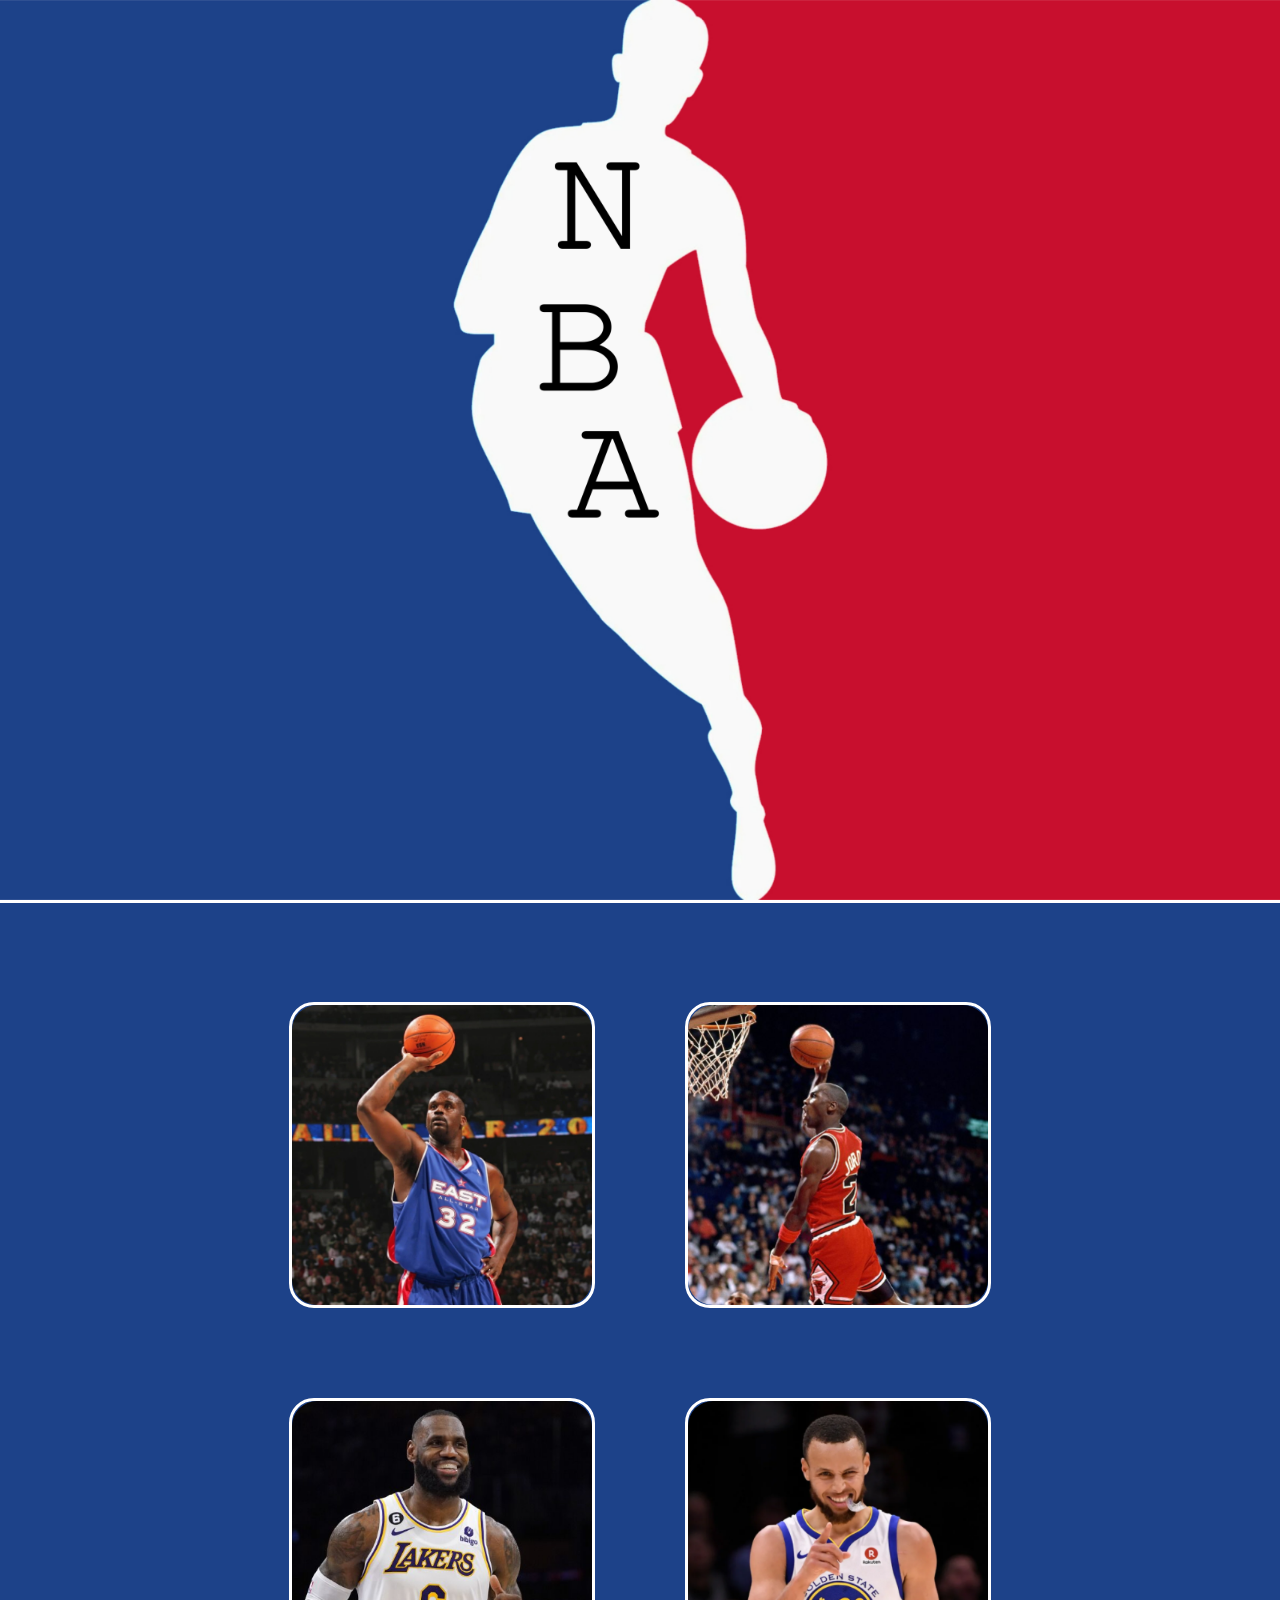
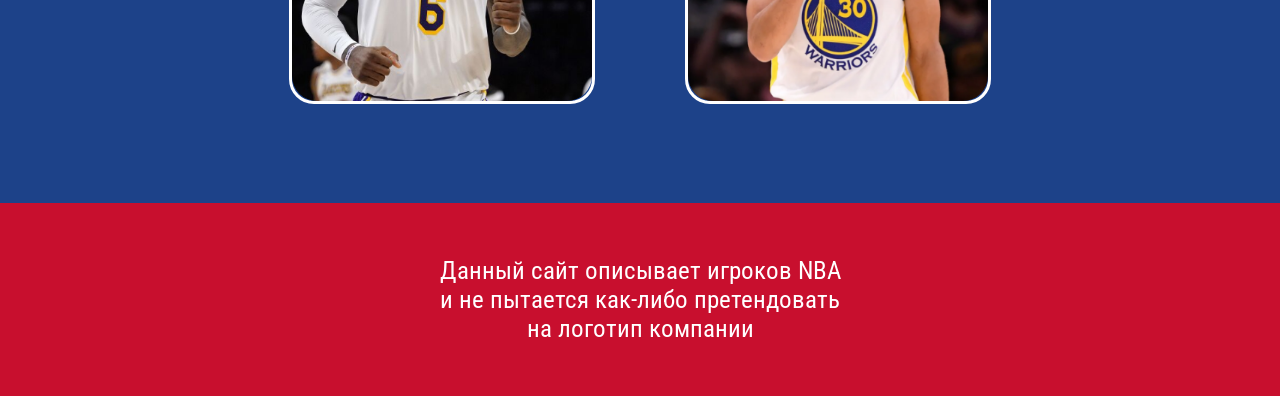
==== index.html @ 6ee940fb "обновление имени index.html" ====
<!DOCTYPE html>
<html lang="en">
<head>
    <meta charset="UTF-8">
    <meta name="viewport" content="width=device-width, initial-scale=1.0">
    <link rel="stylesheet" href="style.css">
    <title>Document</title>
</head>
<body>
    <main>
        <div class="img-group">
        </div>
        <div class="content-group">
            <div class="content-btn-conteiner">
            </div>
        </div>
    </main>
    <footer>
        <p>Данный сайт описывает игроков NBA <br>и не пытается как-либо претендовать<br> на логотип компании</p>
    </footer>
    <div class="product-group">
        <img class="back-btn" src="img/Left_Arrow_Filled-1024-_1_ (1).png" onclick="CloseProductWindow()" alt="">
        <p class="product-conteiner">
            <!-- <div class="product-name-text"></div>
            <div class="vertical-band"></div>
            <div class="product-info">

            </div> -->
        </p>
    </div>
    <script src="srcript.js"></script>
</body>
</html>
---- style.css ----
@import url('https://fonts.googleapis.com/css2?family=Roboto+Condensed:ital,wght@0,100..900;1,100..900&display=swap');

@media(max-width:865px){
    .img-group{
        width: 100%;
    }
}
@media(max-width:673px){
    .vertical-band{
        /* position: relative;
        width: 300px;
        border: 1px solid #fff; */
        display: none;
    }
    .product-info{
        margin-bottom: 25px;
    }
    .product-name-text{
        margin-top: 25px;
    }
}
@media(min-width:673px){
    .vertical-band{
        position: relative;
        height: 300px;
        border: 1px solid #fff;
    }
    .product-info{
        margin: 25px 0;
    }
}

body{
    overflow-x: hidden;
    margin: 0;
    font-family: 'Roboto Condensed';
}
.img-group{
    max-width: 100%;
    height: 100vh;
    /* display: flex;
    flex-direction: column; */
    background-image: url(img/backgroundEnglishNBA.png);
    /* justify-content: center; */
    background-position: center;
    background-repeat: no-repeat;
    background-size: cover;
    border-bottom: 3px solid #fff;
    background-attachment: fixed;
}
/* .img-group>img{
    width: 100%;
    height: 100%;
    background-repeat: no-repeat;
    user-select: none;
} */
.content-group, footer{
    background-color: #1D4289;
}
.content-group{
    width: 100%;
    min-height: 100vh;
    display: flex;
    justify-content: center;
    align-items: center;
}
.content-btn-conteiner{
    /* border: 1px solid white; */
    display: flex;
    justify-content: center;
    align-items: center;
    width: 1000px;
    display: flex;
    flex-wrap: wrap;
    gap: 90px;
    margin: 50px auto;
}
.content-btn{
    width: 300px;
    height: 300px;
    /* border: 1px solid white; */
    display: flex;
    justify-content: center;
    align-items: center;
    position: relative;
    cursor: pointer;
    user-select: none;
    border-radius: 25px;
    border: 3px solid #fff;
}
.content-btn img{
    width: 300px;
    height: 300px;
}
.content-btn-text{
    display: none;
    position: absolute;
    color: #fff;
    z-index: 6;
    font-size: 35px;
}
.content-btn img{
    border-radius: 25px;
}
.content-btn::after{
    content: '';
    position: absolute;
    z-index: 5;
    background-color: rgba(0, 0, 0, 0.582);
    display: none;
    width: 100%;
    border-radius: 25px;
    height: 100%;
}
.content-btn:hover::after,
.content-btn:hover .content-btn-text{
    display: block;
}
footer{
    display: flex;
    justify-content: center;
    align-items: center;
    width: 100%;
    height: 21.4815vh;
    background-color: #c80f2e;
    color: #fff;
    font-size: 25px;
    text-align: center;
}
.product-group{
    background-color: #1D4289;
    width: 100%;
    height: 100vh;
    display: none;
    justify-content: center;
    align-items: center;
    color: #fff;
    position: relative;
}
/* .product-group *{
    border: 1px solid white;
} */
.product-conteiner{
    width: 1200px;
    min-height: 500px;
    display: flex;
    align-items: center;
    justify-content: center;
    flex-wrap: wrap;
    gap: 80px;
    border: 1px solid #fff;
    border-radius: 10px;
}
.product-info{
    max-width: 400px;
    font-size: 20px;
    /* border: 1px solid #fff; */
    text-align: center;
    min-height: 100px;
    word-break: break-all;
}
.product-name-text{
    font-size: 35px;
}
.back-btn{
    width: 80px;
    height: 80px;
    position: absolute;
    right: 100px;
    top: 50px;
    cursor: pointer;
    transition-duration: 0.2s;
}
.back-btn:hover{
    transition-duration: 0.2s;
    transform: scale(1.1);
}
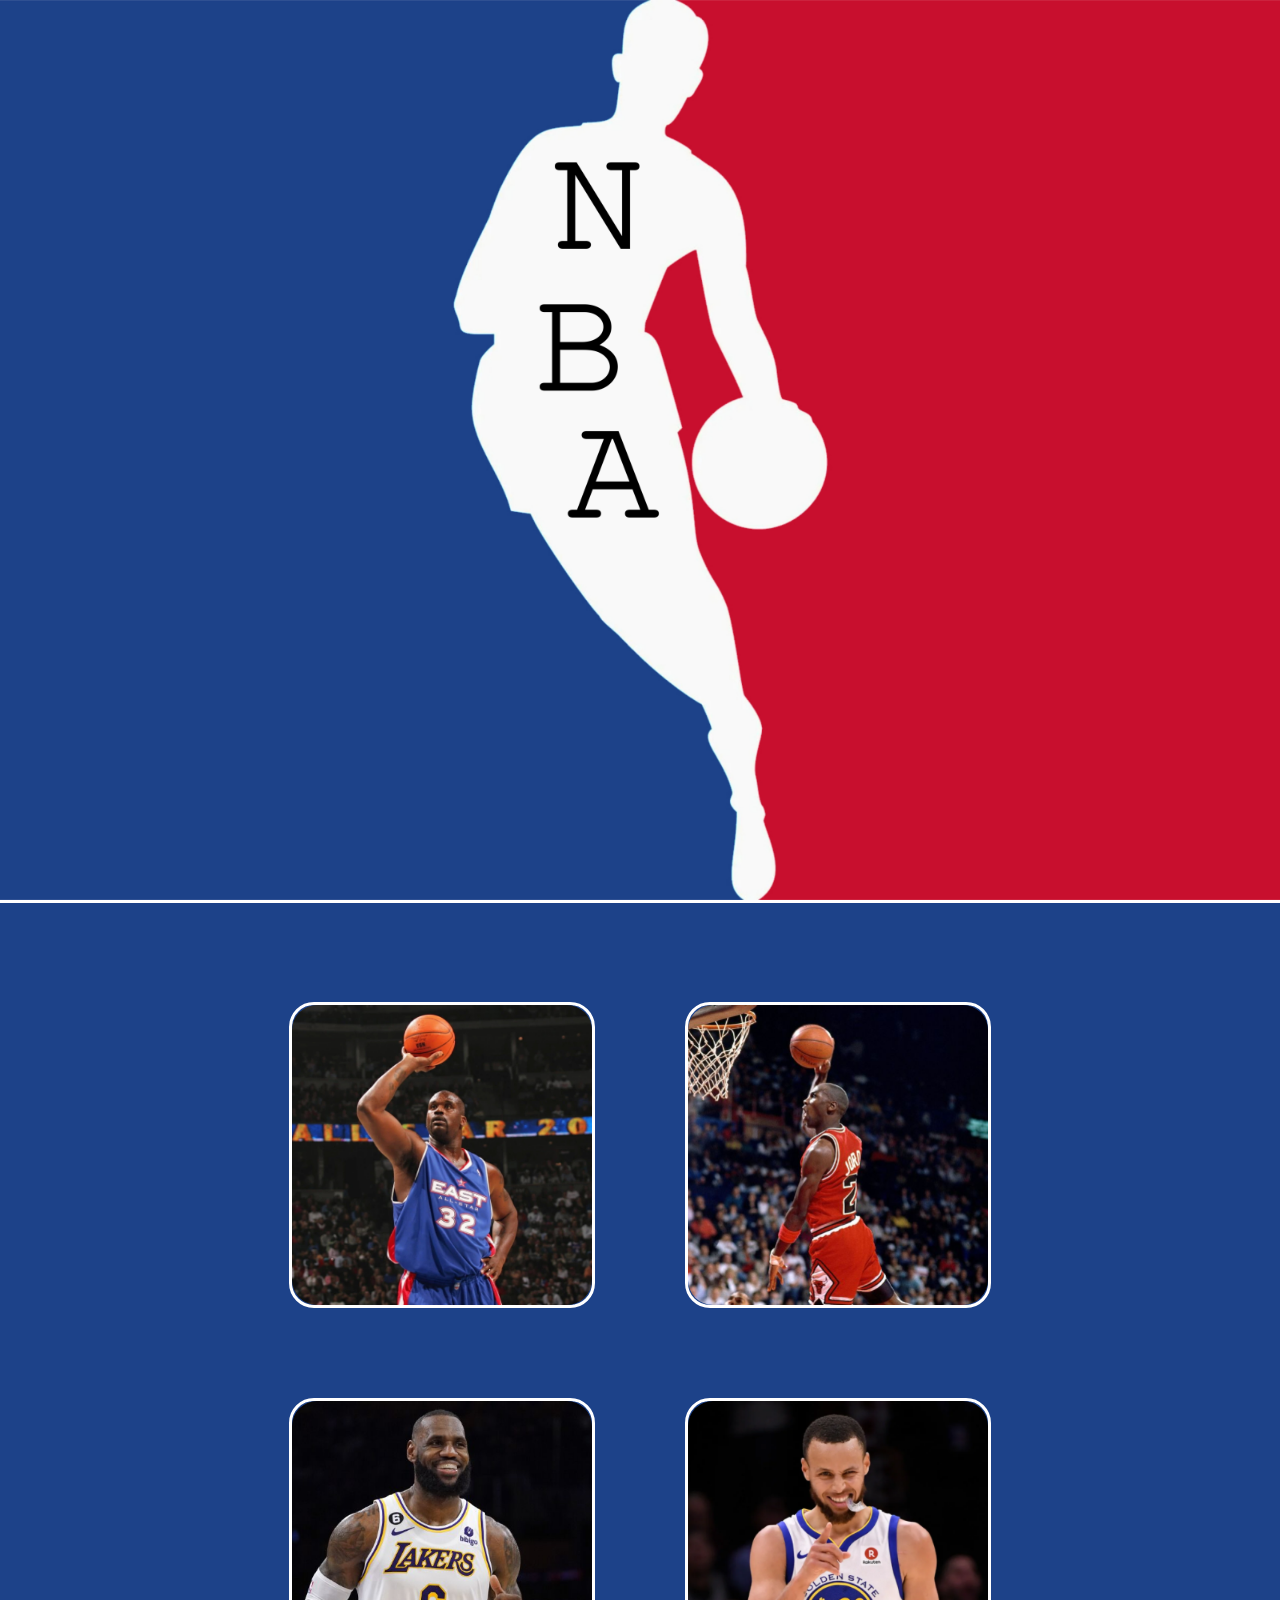
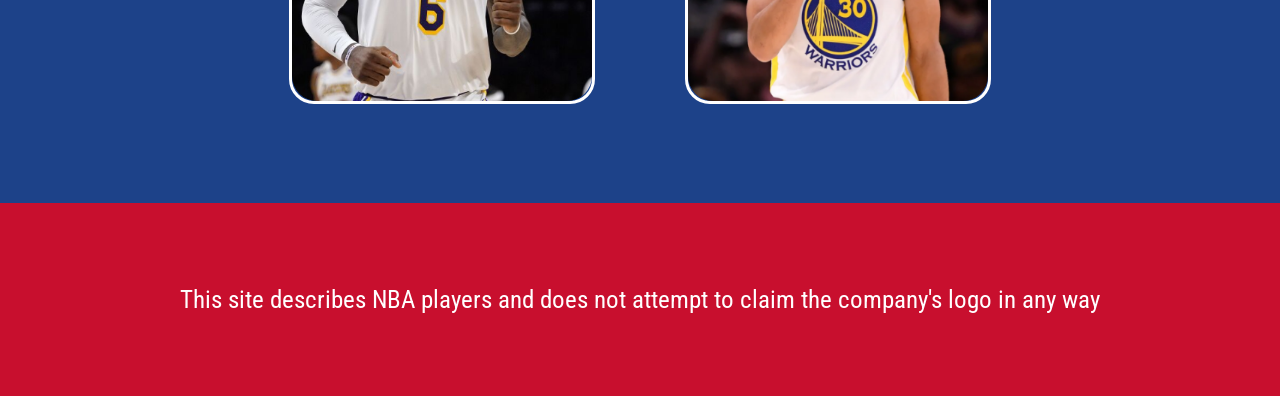
==== commit ecf83188: "Добавление русских и английских имён у баскетболистов" ====
--- a/index.html
+++ b/index.html
@@ -16,17 +16,16 @@
         </div>
     </main>
     <footer>
-        <p>Данный сайт описывает игроков NBA <br>и не пытается как-либо претендовать<br> на логотип компании</p>
+        <p>This site describes NBA players
+            and does not attempt to claim
+            the company's logo in any way</p>
     </footer>
     <div class="product-group">
         <img class="back-btn" src="img/Left_Arrow_Filled-1024-_1_ (1).png" onclick="CloseProductWindow()" alt="">
         <p class="product-conteiner">
-            <!-- <div class="product-name-text"></div>
-            <div class="vertical-band"></div>
-            <div class="product-info">
 
-            </div> -->
         </p>
+        <div class="language-btn" onclick="LanguageChanges()">English</div>
     </div>
     <script src="srcript.js"></script>
 </body>
--- a/style.css
+++ b/style.css
@@ -5,7 +5,7 @@
         width: 100%;
     }
 }
-@media(max-width:673px){
+@media(max-width:674px){
     .vertical-band{
         /* position: relative;
         width: 300px;
@@ -18,6 +18,12 @@
     .product-name-text{
         margin-top: 25px;
     }
+    .language-btn{
+        bottom: 0;
+    }
+    .product-group{
+        height: 150vh;
+    }
 }
 @media(min-width:673px){
     .vertical-band{
@@ -27,6 +33,9 @@
     }
     .product-info{
         margin: 25px 0;
+    }
+    .language-btn{
+        bottom: 75px;
     }
 }
 
@@ -130,7 +139,7 @@
 .product-group{
     background-color: #1D4289;
     width: 100%;
-    height: 100vh;
+    min-height: 100vh;
     display: none;
     justify-content: center;
     align-items: center;
@@ -150,14 +159,16 @@
     gap: 80px;
     border: 1px solid #fff;
     border-radius: 10px;
+    position: relative;
 }
 .product-info{
     max-width: 400px;
     font-size: 20px;
     /* border: 1px solid #fff; */
-    text-align: center;
+    text-align: left;
     min-height: 100px;
-    word-break: break-all;
+    word-break: normal;
+    padding: 10px;
 }
 .product-name-text{
     font-size: 35px;
@@ -166,12 +177,29 @@
     width: 80px;
     height: 80px;
     position: absolute;
-    right: 100px;
-    top: 50px;
+    right: 0;
+    top: 0;
     cursor: pointer;
     transition-duration: 0.2s;
 }
 .back-btn:hover{
     transition-duration: 0.2s;
     transform: scale(1.1);
+}
+.language-btn{
+    /* background-color: #fff; */
+	background: linear-gradient(90deg, #ee5c87, #f1a4b5, #d587b3);
+    color: #000;
+    width: 300px;
+    height: 80px;
+    position: absolute;
+    display: flex;
+    justify-content: center;
+    align-items: center;
+    user-select: none;
+    border-radius: 10px;
+    font-size: 25px;
+}
+.language-btn:hover{
+    background: linear-gradient(90deg, #d587b3, #f1a4b5, #ee5c87);
 }
